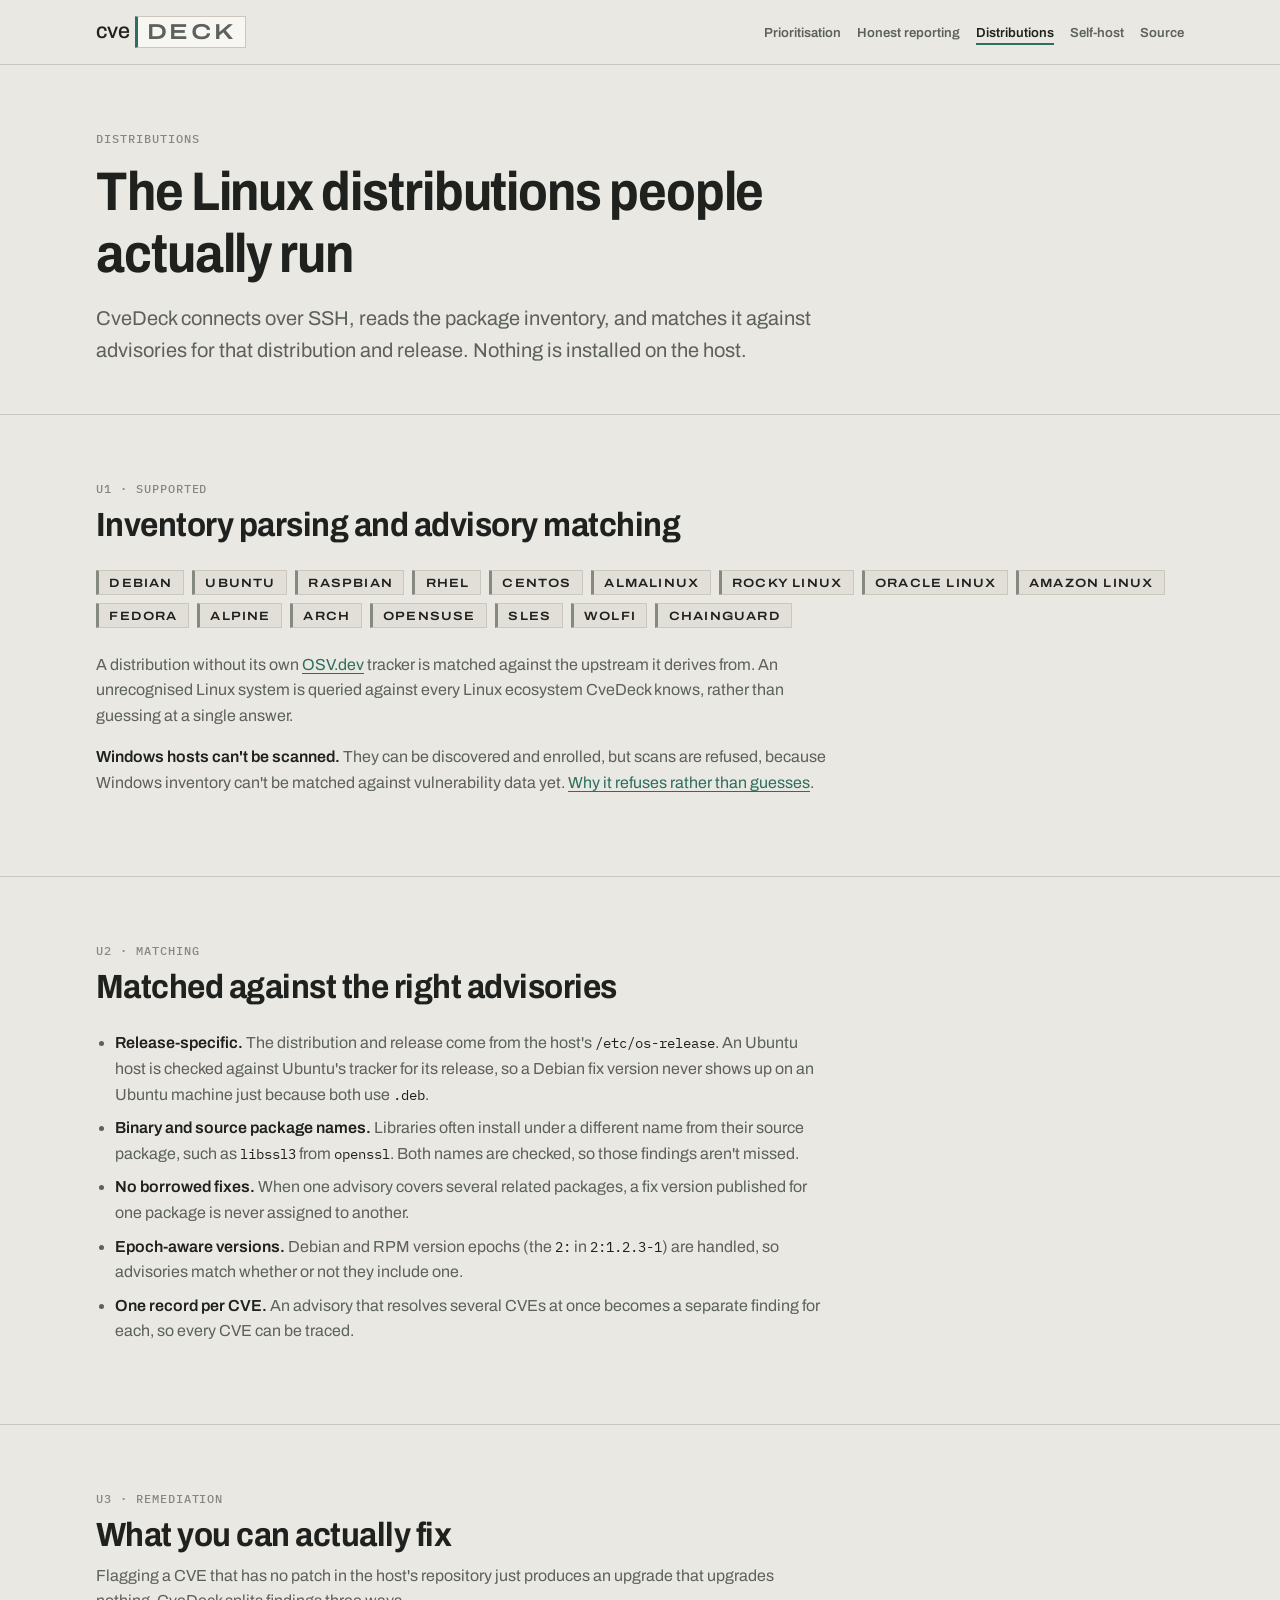
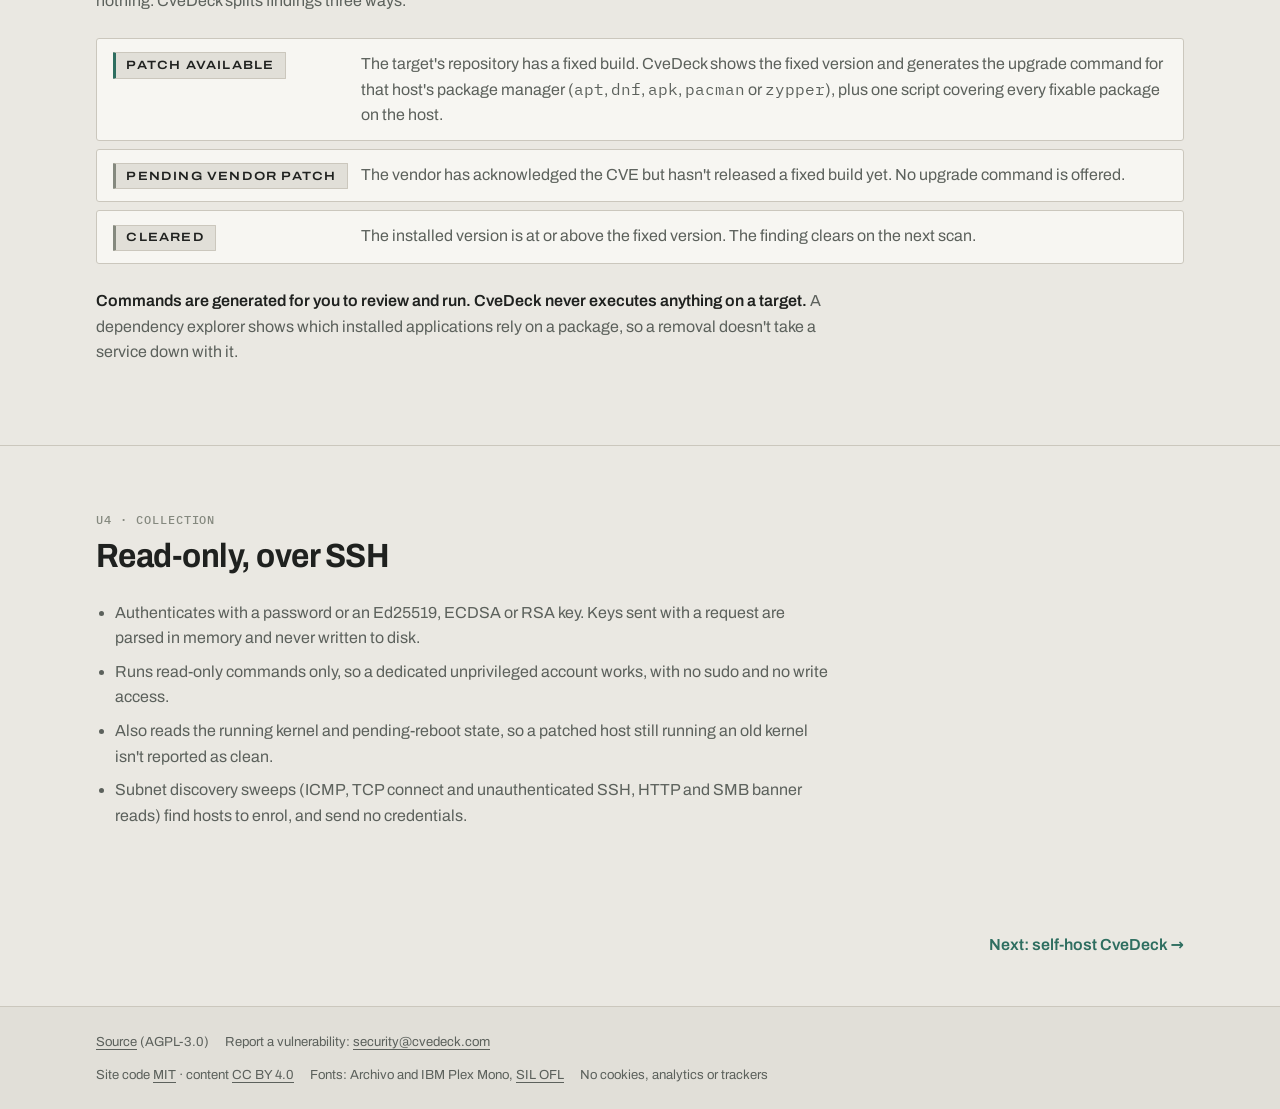
==== distributions/index.html @ 85deaba5 "Initial site for cvedeck.com Static HTML and CSS with no build step and no JavaScript, served by Git" ====
<!doctype html>
<html lang="en">
<head>
  <meta charset="utf-8">
  <meta name="viewport" content="width=device-width, initial-scale=1">
  <meta http-equiv="Content-Security-Policy" content="default-src 'none'; style-src 'self'; font-src 'self'; img-src 'self'; base-uri 'none'; form-action 'none'">
  <meta name="referrer" content="no-referrer">
  <meta name="color-scheme" content="dark light">
  <title>Agentless CVE scanning for Debian, Ubuntu, RHEL, Alpine and more · CveDeck</title>
  <meta name="description" content="Linux distributions CveDeck scans over SSH, how inventory is matched against each distribution's own advisories, and how fixable, pending and cleared findings are separated.">
  <link rel="canonical" href="https://cvedeck.com/distributions/">
  <meta property="og:type" content="article">
  <meta property="og:site_name" content="CveDeck">
  <meta property="og:title" content="Agentless CVE scanning for Debian, Ubuntu, RHEL, Alpine and more">
  <meta property="og:description" content="Supported Linux distributions, and how CveDeck matches each against its own advisories.">
  <meta property="og:url" content="https://cvedeck.com/distributions/">
  <meta property="og:image" content="https://cvedeck.com/assets/img/og.png">
  <meta property="og:image:width" content="1200">
  <meta property="og:image:height" content="630">
  <meta property="og:image:alt" content="The CveDeck fleet overview in demo mode, showing a fictional fleet.">
  <meta name="twitter:card" content="summary_large_image">
  <link rel="icon" href="/favicon.svg" type="image/svg+xml">
  <link rel="preload" href="/assets/fonts/archivo-var-latin.woff2" as="font" type="font/woff2" crossorigin>
  <link rel="stylesheet" href="/assets/site.css">
</head>
<body>
  <a class="skip" href="#main">Skip to content</a>

  <header class="site-header">
    <div class="wrap">
      <a class="wordmark" href="/" aria-label="CveDeck home">
        <span class="wordmark-cve">cve</span><span class="wordmark-deck">DECK</span>
      </a>
      <nav class="site-nav" aria-label="Main">
        <ul>
          <li><a href="/prioritisation/">Prioritisation</a></li>
          <li><a href="/honest-reporting/">Honest reporting</a></li>
          <li><a href="/distributions/" aria-current="page">Distributions</a></li>
          <li><a href="/self-host/">Self-host</a></li>
          <li><a href="https://github.com/reprodev/cvedeck">Source</a></li>
        </ul>
      </nav>
    </div>
  </header>

  <main id="main">
    <section class="page-head wrap" aria-labelledby="page-title">
      <p class="eyebrow">Distributions</p>
      <h1 id="page-title">The Linux distributions people actually run</h1>
      <p class="hero-sub">
        CveDeck connects over SSH, reads the package inventory, and matches it against advisories for that
        distribution and release. Nothing is installed on the host.
      </p>
    </section>

    <section class="unit" id="supported" aria-labelledby="supported-title">
      <div class="wrap unit-body">
        <div class="unit-head">
          <span class="unit-no">U1 · Supported</span>
          <h2 id="supported-title">Inventory parsing and advisory matching</h2>
        </div>

        <ul class="stamp-list" aria-label="Supported distributions">
          <li><span class="stamp">Debian</span></li>
          <li><span class="stamp">Ubuntu</span></li>
          <li><span class="stamp">Raspbian</span></li>
          <li><span class="stamp">RHEL</span></li>
          <li><span class="stamp">CentOS</span></li>
          <li><span class="stamp">AlmaLinux</span></li>
          <li><span class="stamp">Rocky Linux</span></li>
          <li><span class="stamp">Oracle Linux</span></li>
          <li><span class="stamp">Amazon Linux</span></li>
          <li><span class="stamp">Fedora</span></li>
          <li><span class="stamp">Alpine</span></li>
          <li><span class="stamp">Arch</span></li>
          <li><span class="stamp">openSUSE</span></li>
          <li><span class="stamp">SLES</span></li>
          <li><span class="stamp">Wolfi</span></li>
          <li><span class="stamp">Chainguard</span></li>
        </ul>

        <div class="prose">
          <p>A distribution without its own <a href="https://osv.dev">OSV.dev</a> tracker is matched against the
            upstream it derives from. An unrecognised Linux system is queried against every Linux ecosystem CveDeck
            knows, rather than guessing at a single answer.</p>
          <p><strong>Windows hosts can't be scanned.</strong> They can be discovered and enrolled, but scans are
            refused, because Windows inventory can't be matched against vulnerability data yet.
            <a href="/honest-reporting/#windows">Why it refuses rather than guesses</a>.</p>
        </div>
      </div>
    </section>

    <section class="unit" id="matching" aria-labelledby="matching-title">
      <div class="wrap">
        <div class="unit-head">
          <span class="unit-no">U2 · Matching</span>
          <h2 id="matching-title">Matched against the right advisories</h2>
        </div>
        <div class="prose">
          <ul>
            <li><strong>Release-specific.</strong> The distribution and release come from the host's
              <code>/etc/os-release</code>. An Ubuntu host is checked against Ubuntu's tracker for its release, so a
              Debian fix version never shows up on an Ubuntu machine just because both use <code>.deb</code>.</li>
            <li><strong>Binary and source package names.</strong> Libraries often install under a different name
              from their source package, such as <code>libssl3</code> from <code>openssl</code>. Both names are
              checked, so those findings aren't missed.</li>
            <li><strong>No borrowed fixes.</strong> When one advisory covers several related packages, a fix version
              published for one package is never assigned to another.</li>
            <li><strong>Epoch-aware versions.</strong> Debian and RPM version epochs (the <code>2:</code> in
              <code>2:1.2.3-1</code>) are handled, so advisories match whether or not they include one.</li>
            <li><strong>One record per CVE.</strong> An advisory that resolves several CVEs at once becomes a
              separate finding for each, so every CVE can be traced.</li>
          </ul>
        </div>
      </div>
    </section>

    <section class="unit" id="fixable" aria-labelledby="fixable-title">
      <div class="wrap unit-body">
        <div class="unit-head">
          <span class="unit-no">U3 · Remediation</span>
          <h2 id="fixable-title">What you can actually fix</h2>
          <p class="lede">Flagging a CVE that has no patch in the host's repository just produces an upgrade that
            upgrades nothing. CveDeck splits findings three ways.</p>
        </div>

        <ul class="records">
          <li class="record">
            <span class="stamp stamp-rank">Patch available</span>
            <p>The target's repository has a fixed build. CveDeck shows the fixed version and generates the upgrade
              command for that host's package manager (<code>apt</code>, <code>dnf</code>, <code>apk</code>,
              <code>pacman</code> or <code>zypper</code>), plus one script covering every fixable package on the host.</p>
          </li>
          <li class="record">
            <span class="stamp">Pending vendor patch</span>
            <p>The vendor has acknowledged the CVE but hasn't released a fixed build yet. No upgrade command is offered.</p>
          </li>
          <li class="record">
            <span class="stamp">Cleared</span>
            <p>The installed version is at or above the fixed version. The finding clears on the next scan.</p>
          </li>
        </ul>

        <div class="prose">
          <p><strong>Commands are generated for you to review and run. CveDeck never executes anything on a
            target.</strong> A dependency explorer shows which installed applications rely on a package, so a
            removal doesn't take a service down with it.</p>
        </div>
      </div>
    </section>

    <section class="unit" id="collector" aria-labelledby="collector-title">
      <div class="wrap">
        <div class="unit-head">
          <span class="unit-no">U4 · Collection</span>
          <h2 id="collector-title">Read-only, over SSH</h2>
        </div>
        <div class="prose">
          <ul>
            <li>Authenticates with a password or an Ed25519, ECDSA or RSA key. Keys sent with a request are parsed in
              memory and never written to disk.</li>
            <li>Runs read-only commands only, so a dedicated unprivileged account works, with no sudo and no write
              access.</li>
            <li>Also reads the running kernel and pending-reboot state, so a patched host still running an old kernel
              isn't reported as clean.</li>
            <li>Subnet discovery sweeps (ICMP, TCP connect and unauthenticated SSH, HTTP and SMB banner reads) find
              hosts to enrol, and send no credentials.</li>
          </ul>
        </div>
      </div>
    </section>

    <div class="wrap next">
      <a href="/self-host/">Next: self-host CveDeck →</a>
    </div>
  </main>

  <footer class="site-footer">
    <div class="wrap">
      <ul>
        <li><a href="https://github.com/reprodev/cvedeck">Source</a> (AGPL-3.0)</li>
        <li>Report a vulnerability: <a href="mailto:security@cvedeck.com">security@cvedeck.com</a></li>
      </ul>
      <ul>
        <li>Site code <a href="https://opensource.org/license/mit">MIT</a> · content <a href="https://creativecommons.org/licenses/by/4.0/">CC BY 4.0</a></li>
        <li>Fonts: Archivo and IBM Plex Mono, <a href="/assets/fonts/OFL.txt">SIL OFL</a></li>
        <li>No cookies, analytics or trackers</li>
      </ul>
    </div>
  </footer>
</body>
</html>
---- assets/site.css ----
/* cvedeck.com -- design language "rack and label", ported from the app's
 * frontend/src/index.css. Where this and the app disagree, the app is right.
 *
 * Fonts are vendored, not fetched, for the same reason the app vendors them:
 * nothing on this site makes a request to a third party. OFL clause 2 requires
 * the licence to travel with the font files; it does, in ./fonts/OFL.txt.
 */
@font-face {
  font-family: 'Archivo';
  src: url('./fonts/archivo-var-latin.woff2') format('woff2-variations');
  font-weight: 400 700;
  font-stretch: 62% 125%;
  font-display: swap;
}
@font-face {
  font-family: 'IBM Plex Mono';
  src: url('./fonts/plexmono-400-latin.woff2') format('woff2');
  font-weight: 400; font-display: swap;
}
@font-face {
  font-family: 'IBM Plex Mono';
  src: url('./fonts/plexmono-500-latin.woff2') format('woff2');
  font-weight: 500; font-display: swap;
}
@font-face {
  font-family: 'IBM Plex Mono';
  src: url('./fonts/plexmono-600-latin.woff2') format('woff2');
  font-weight: 600; font-display: swap;
}

:root {
  /* Dark by default, light when the OS asks. No toggle: the site has no JS. */
  color-scheme: dark;

  --bg: light-dark(#EAE8E2, #141614);
  --bg-subtle: light-dark(#E1DFD8, #1B1E1C);
  --surface: light-dark(#F7F6F2, #232725);
  --surface-hover: light-dark(#EFEDE7, #2D322F);
  --surface-muted: light-dark(#E5E3DC, #1E211F);
  --border: light-dark(#CBC7BD, #3B413D);
  --border-focus: light-dark(#2E6E60, #5FB3A1);
  --text: light-dark(#1F211F, #F2F1EC);
  --text-muted: light-dark(#5C615C, #9AA09A);
  --text-dim: light-dark(#85897F, #6F756F);

  /* Verdigris carries every interactive element and appears nowhere in data. */
  --accent: light-dark(#2E6E60, #4E9A8A);
  --accent-hover: light-dark(#1F5347, #5FB3A1);
  --accent-subtle: light-dark(rgba(46, 110, 96, 0.11), rgba(78, 154, 138, 0.14));
  --accent-text: light-dark(#FFFFFF, #0E1513);

  --font-sans: 'Archivo', system-ui, -apple-system, "Segoe UI", sans-serif;
  --font-mono: 'IBM Plex Mono', ui-monospace, SFMono-Regular, monospace;

  /* Exploitation is the ONLY thing that gets red -- on this site too. */
  --exploit: light-dark(#B93B1E, #E2543A);
  --exploit-bg: light-dark(#FBE3DC, rgba(226, 84, 58, 0.16));
  --exploit-border: light-dark(#E9B4A4, rgba(226, 84, 58, 0.42));

  /* Severity: one amber hue, four depths. */
  --critical: light-dark(#7A5407, #EFC043);
  --critical-bg: light-dark(#F7EBC8, rgba(239, 192, 67, 0.15));
  --critical-border: light-dark(#DFC894, rgba(239, 192, 67, 0.40));
  --high: light-dark(#8A6A1C, #D2A63C);
  --medium: light-dark(#8A7742, #B29154);
  --low: light-dark(#857D6B, #94836A);

  --warn-bg: light-dark(#F6EBCB, #2E2712);
  --warn-text: light-dark(#6E560F, #E8C547);
  --warn-border: light-dark(#D9C68F, #6A5A24);

  --radius-sm: 2px;
  --radius: 3px;
  --radius-lg: 4px;

  --text-xs: 0.75rem;
  --text-sm: 0.82rem;
  --text-md: 0.88rem;
  --text-base: 1rem;
  --text-lg: 1.2rem;
  --text-xl: 1.45rem;

  --space-1: 0.25rem;
  --space-2: 0.5rem;
  --space-3: 0.75rem;
  --space-4: 1rem;
  --space-5: 1.5rem;
  --space-6: 2rem;
  --space-8: 3rem;

  --shadow: light-dark(0 1px 3px rgba(31, 33, 31, 0.10), 0 2px 10px rgba(0, 0, 0, 0.4));
  --wrap: 72rem;
}

@media (prefers-color-scheme: light) {
  :root { color-scheme: light; }
}

* { box-sizing: border-box; }

html { scroll-behavior: smooth; }
@media (prefers-reduced-motion: reduce) {
  html { scroll-behavior: auto; }
}

body {
  margin: 0;
  background: var(--bg);
  color: var(--text);
  font-family: var(--font-sans);
  font-size: 16px;
  line-height: 1.6;
  -webkit-font-smoothing: antialiased;
}

img { max-width: 100%; height: auto; display: block; }

a { color: var(--accent); text-underline-offset: 3px; }
a:hover { color: var(--accent-hover); }
a:focus-visible,
.btn:focus-visible {
  outline: 2px solid var(--border-focus);
  outline-offset: 2px;
  border-radius: var(--radius-sm);
}

code, pre, kbd { font-family: var(--font-mono); }

.skip {
  position: absolute; left: -9999px; top: 0;
}
.skip:focus {
  left: var(--space-4); top: var(--space-4); z-index: 10;
  background: var(--surface); padding: var(--space-2) var(--space-3);
  border: 1px solid var(--border-focus);
}

.wrap {
  max-width: var(--wrap);
  margin: 0 auto;
  padding-inline: clamp(1rem, 4vw, 2rem);
}

/* --- Header rack --------------------------------------------------------- */

.site-header {
  border-bottom: 1px solid var(--border);
  background: var(--bg);
}
.site-header .wrap {
  display: flex;
  align-items: center;
  justify-content: space-between;
  gap: var(--space-4);
  flex-wrap: wrap;
  padding-block: var(--space-4);
}

/* The wordmark echoes the app: "cve" set plain, "DECK" stamped as a label. */
.wordmark {
  display: inline-flex;
  align-items: center;
  gap: 0.35rem;
  color: var(--text);
  text-decoration: none;
  font-size: 1.35rem;
  line-height: 1;
}
.wordmark:hover { color: var(--text); }
.wordmark-cve { font-weight: 500; letter-spacing: -0.01em; }
.wordmark-deck {
  font-stretch: 125%;
  font-weight: 600;
  letter-spacing: 0.12em;
  padding: 0.3rem 0.55rem 0.25rem;
  border: 1px solid var(--border);
  border-left: 3px solid var(--accent);
  background: var(--surface);
  border-radius: 1px;
  color: var(--text-muted);
}

.site-nav ul {
  display: flex;
  flex-wrap: wrap;
  gap: var(--space-1) var(--space-4);
  margin: 0;
  padding: 0;
  list-style: none;
  font-size: var(--text-sm);
  font-weight: 600;
}
.site-nav a {
  color: var(--text-muted);
  text-decoration: none;
}
.site-nav a:hover { color: var(--text); }
.site-nav a[aria-current="page"] {
  color: var(--text);
  text-decoration: underline;
  text-decoration-color: var(--accent);
  text-decoration-thickness: 2px;
  text-underline-offset: 6px;
}

/* --- Hero ---------------------------------------------------------------- */

.hero { padding-block: clamp(2.5rem, 7vw, 5rem) var(--space-6); }

.eyebrow {
  font-family: var(--font-mono);
  font-size: var(--text-xs);
  font-weight: 500;
  text-transform: uppercase;
  letter-spacing: 0.08em;
  color: var(--text-dim);
  margin: 0 0 var(--space-3);
}

h1, h2, h3 { line-height: 1.15; margin: 0; }

h1 {
  font-size: clamp(2rem, 5.2vw, 3.4rem);
  font-weight: 700;
  font-stretch: 88%;
  letter-spacing: -0.02em;
  max-width: 22ch;
}
.hero-sub {
  font-size: clamp(1.05rem, 2vw, 1.25rem);
  color: var(--text-muted);
  max-width: 46rem;
  margin: var(--space-4) 0 var(--space-5);
}

.actions {
  display: flex;
  flex-wrap: wrap;
  gap: var(--space-3);
}
.btn {
  display: inline-flex;
  align-items: center;
  gap: 0.4rem;
  font-size: var(--text-md);
  font-weight: 600;
  padding: 0.6rem 1.1rem;
  border: 1px solid var(--accent);
  border-radius: var(--radius);
  background: var(--accent);
  color: var(--accent-text);
  text-decoration: none;
}
.btn:hover { color: var(--accent-text); filter: brightness(1.1); }
.btn-secondary {
  background: var(--bg-subtle);
  border-color: var(--border);
  color: var(--text);
}
.btn-secondary:hover { color: var(--text); border-color: var(--border-focus); filter: none; }

/* Screenshots sit in a bezel so they read as equipment, not as the page. */
.shot {
  margin: var(--space-6) 0 0;
}
.shot-frame {
  border: 1px solid var(--border);
  border-radius: var(--radius-lg);
  background: var(--surface-muted);
  padding: 6px;
  box-shadow: var(--shadow);
  overflow: hidden;
}
.shot-frame img { border-radius: var(--radius-sm); width: 100%; }
.shot figcaption {
  font-size: var(--text-xs);
  color: var(--text-dim);
  margin-top: var(--space-2);
}

/* --- Rack units (sections) ------------------------------------------------ */

.unit {
  border-top: 1px solid var(--border);
  padding-block: clamp(2.5rem, 6vw, 4rem);
}
.unit-head {
  display: grid;
  gap: var(--space-2);
  margin-bottom: var(--space-5);
}
.unit-no {
  font-family: var(--font-mono);
  font-size: var(--text-xs);
  font-weight: 500;
  letter-spacing: 0.08em;
  text-transform: uppercase;
  color: var(--text-dim);
}
h2 {
  font-size: clamp(1.5rem, 3.2vw, 2.1rem);
  font-weight: 700;
  font-stretch: 92%;
  letter-spacing: -0.015em;
}
.lede {
  color: var(--text-muted);
  max-width: 44rem;
  margin: 0;
}

/* --- Tag records ---------------------------------------------------------- */

.records {
  display: grid;
  gap: var(--space-2);
  margin: 0;
  padding: 0;
  list-style: none;
}

.record {
  display: grid;
  grid-template-columns: minmax(10rem, 14rem) 1fr;
  gap: var(--space-2) var(--space-5);
  align-items: baseline;
  background: var(--surface);
  border: 1px solid var(--border);
  border-radius: var(--radius);
  padding: var(--space-3) var(--space-4);
}
.record p { margin: 0; color: var(--text-muted); }
.record strong { color: var(--text); font-weight: 600; }

@media (max-width: 640px) {
  .record { grid-template-columns: 1fr; }
}

/* The stamped label: the hostname treatment from mockup C, used for labels and
   hostnames only -- never for buttons -- so it doesn't turn twee. */
.stamp {
  justify-self: start;
  font-family: var(--font-sans);
  font-stretch: 118%;
  font-weight: 600;
  font-size: var(--text-xs);
  letter-spacing: 0.10em;
  text-transform: uppercase;
  line-height: 1.3;
  white-space: nowrap;
  padding: 0.3rem 0.65rem 0.25rem;
  border: 1px solid var(--border);
  border-left: 3px solid var(--text-dim);
  background: var(--bg-subtle);
  border-radius: 1px;
  color: var(--text);
}
.stamp-rank { border-left-color: var(--accent); }

/* Red is for exploitation alone. */
.stamp-exploit {
  border-left-color: var(--exploit);
  color: var(--exploit);
  border-color: var(--exploit-border);
  background: var(--exploit-bg);
}
.stamp-severity {
  border-left-color: var(--critical);
  color: var(--critical);
  border-color: var(--critical-border);
  background: var(--critical-bg);
}
.stamp-warn {
  border-left-color: var(--warn-border);
  color: var(--warn-text);
  border-color: var(--warn-border);
  background: var(--warn-bg);
}
/* Unknown is the quietest: the absence of a claim must not read as reassurance. */
.stamp-unknown {
  color: var(--text-dim);
  border-left-color: var(--border);
  border-style: dashed;
  border-left-style: solid;
}

.rank-no {
  font-family: var(--font-mono);
  color: var(--text-dim);
  margin-right: 0.4rem;
}

.note {
  font-size: var(--text-sm);
  color: var(--text-muted);
  max-width: 44rem;
  margin: var(--space-4) 0 0;
}

/* --- Scope ---------------------------------------------------------------- */

.split {
  display: grid;
  grid-template-columns: repeat(auto-fit, minmax(min(100%, 20rem), 1fr));
  gap: var(--space-3);
}
.panel {
  background: var(--surface);
  border: 1px solid var(--border);
  border-radius: var(--radius);
  padding: var(--space-4) var(--space-5);
}
.panel h3 {
  font-size: var(--text-base);
  font-weight: 600;
  margin-bottom: var(--space-2);
  display: flex;
  align-items: center;
  gap: var(--space-2);
  flex-wrap: wrap;
}
.panel p, .panel ul { margin: 0; color: var(--text-muted); }
.panel ul { padding-left: 1.1rem; }
.panel li + li { margin-top: var(--space-1); }
.panel code { font-size: 0.92em; color: var(--text); }
.panel .panel-gap { margin-top: var(--space-6); }
.panel .code + p, .panel p + .code { margin-top: var(--space-3); }

/* --- Code ----------------------------------------------------------------- */

.code {
  position: relative;
  background: var(--bg-subtle);
  border: 1px solid var(--border);
  border-left: 3px solid var(--accent);
  border-radius: var(--radius);
  margin: var(--space-4) 0 0;
  overflow-x: auto;
}
.code pre {
  margin: 0;
  padding: var(--space-4) var(--space-5);
  font-size: var(--text-sm);
  line-height: 1.7;
  color: var(--text);
}
.code .c { color: var(--text-dim); }

/* --- Footer --------------------------------------------------------------- */

.site-footer {
  border-top: 1px solid var(--border);
  background: var(--bg-subtle);
  font-size: var(--text-sm);
  color: var(--text-muted);
}
.site-footer .wrap {
  display: flex;
  flex-wrap: wrap;
  justify-content: space-between;
  gap: var(--space-3) var(--space-6);
  padding-block: var(--space-5);
}
.site-footer ul {
  display: flex;
  flex-wrap: wrap;
  gap: var(--space-1) var(--space-4);
  margin: 0;
  padding: 0;
  list-style: none;
}
.site-footer a { color: var(--text-muted); }
.site-footer a:hover { color: var(--text); }

/* --- Inner pages ------------------------------------------------------------ */

.page-head { padding-block: clamp(2.5rem, 6vw, 4rem) var(--space-5); }
.page-head h1 { max-width: 26ch; }

/* Long-form text inside a rack unit. */
.prose { max-width: 46rem; }
.prose > * + * { margin-top: var(--space-4); }
.prose p, .prose li { color: var(--text-muted); }
.prose strong { color: var(--text); font-weight: 600; }
.prose ul, .prose ol { padding-left: 1.2rem; }
.prose li + li { margin-top: var(--space-2); }
.prose h3 {
  font-size: var(--text-lg);
  font-weight: 600;
  color: var(--text);
  margin-top: var(--space-6);
}
.prose code { font-size: 0.9em; color: var(--text); }

.unit-body > * + * { margin-top: var(--space-5); }

/* A plain data table: meanings, variables. Scrolls inside itself when narrow. */
.table-wrap {
  overflow-x: auto;
  border: 1px solid var(--border);
  border-radius: var(--radius);
  background: var(--surface);
}
.table-wrap table {
  width: 100%;
  border-collapse: collapse;
  font-size: var(--text-md);
}
.table-wrap th,
.table-wrap td {
  text-align: left;
  vertical-align: top;
  padding: var(--space-3) var(--space-4);
  border-bottom: 1px solid var(--border);
}
.table-wrap th {
  font-size: var(--text-xs);
  font-weight: 600;
  text-transform: uppercase;
  letter-spacing: 0.06em;
  color: var(--text-muted);
  background: var(--bg-subtle);
  white-space: nowrap;
}
.table-wrap td { color: var(--text-muted); }
.table-wrap td:first-child { color: var(--text); white-space: nowrap; }
.table-wrap tr:last-child td { border-bottom: 0; }

/* Distribution labels. */
.stamp-list {
  display: flex;
  flex-wrap: wrap;
  gap: var(--space-2);
  margin: 0;
  padding: 0;
  list-style: none;
}

/* Home: one card per inner page. */
.cards {
  display: grid;
  grid-template-columns: repeat(auto-fit, minmax(min(100%, 16rem), 1fr));
  gap: var(--space-3);
  margin: 0;
  padding: 0;
  list-style: none;
}
.card-link {
  display: flex;
  flex-direction: column;
  gap: var(--space-2);
  height: 100%;
  padding: var(--space-4) var(--space-5);
  background: var(--surface);
  border: 1px solid var(--border);
  border-radius: var(--radius);
  color: var(--text-muted);
  text-decoration: none;
}
.card-link:hover { border-color: var(--border-focus); background: var(--surface-hover); color: var(--text-muted); }
.card-link:focus-visible { outline: 2px solid var(--border-focus); outline-offset: 2px; }
.card-link h3 { font-size: var(--text-base); font-weight: 600; color: var(--text); }
.card-link .stamp { align-self: flex-start; max-width: 100%; margin-bottom: var(--space-1); }
.card-more { margin-top: auto; color: var(--accent); font-weight: 600; font-size: var(--text-sm); }

/* Bottom-of-page link to the next page in the reading order. */
.next {
  display: flex;
  justify-content: flex-end;
  padding-block: var(--space-5) var(--space-8);
}
.next a {
  font-weight: 600;
  text-decoration: none;
}
.next a:hover { text-decoration: underline; }

/* --- 404 ------------------------------------------------------------------ */

.notfound {
  padding-block: clamp(4rem, 12vw, 8rem);
}
.notfound .stamp { font-size: var(--text-sm); display: inline-block; margin-bottom: var(--space-4); }
.notfound p { color: var(--text-muted); margin: var(--space-4) 0 var(--space-5); }
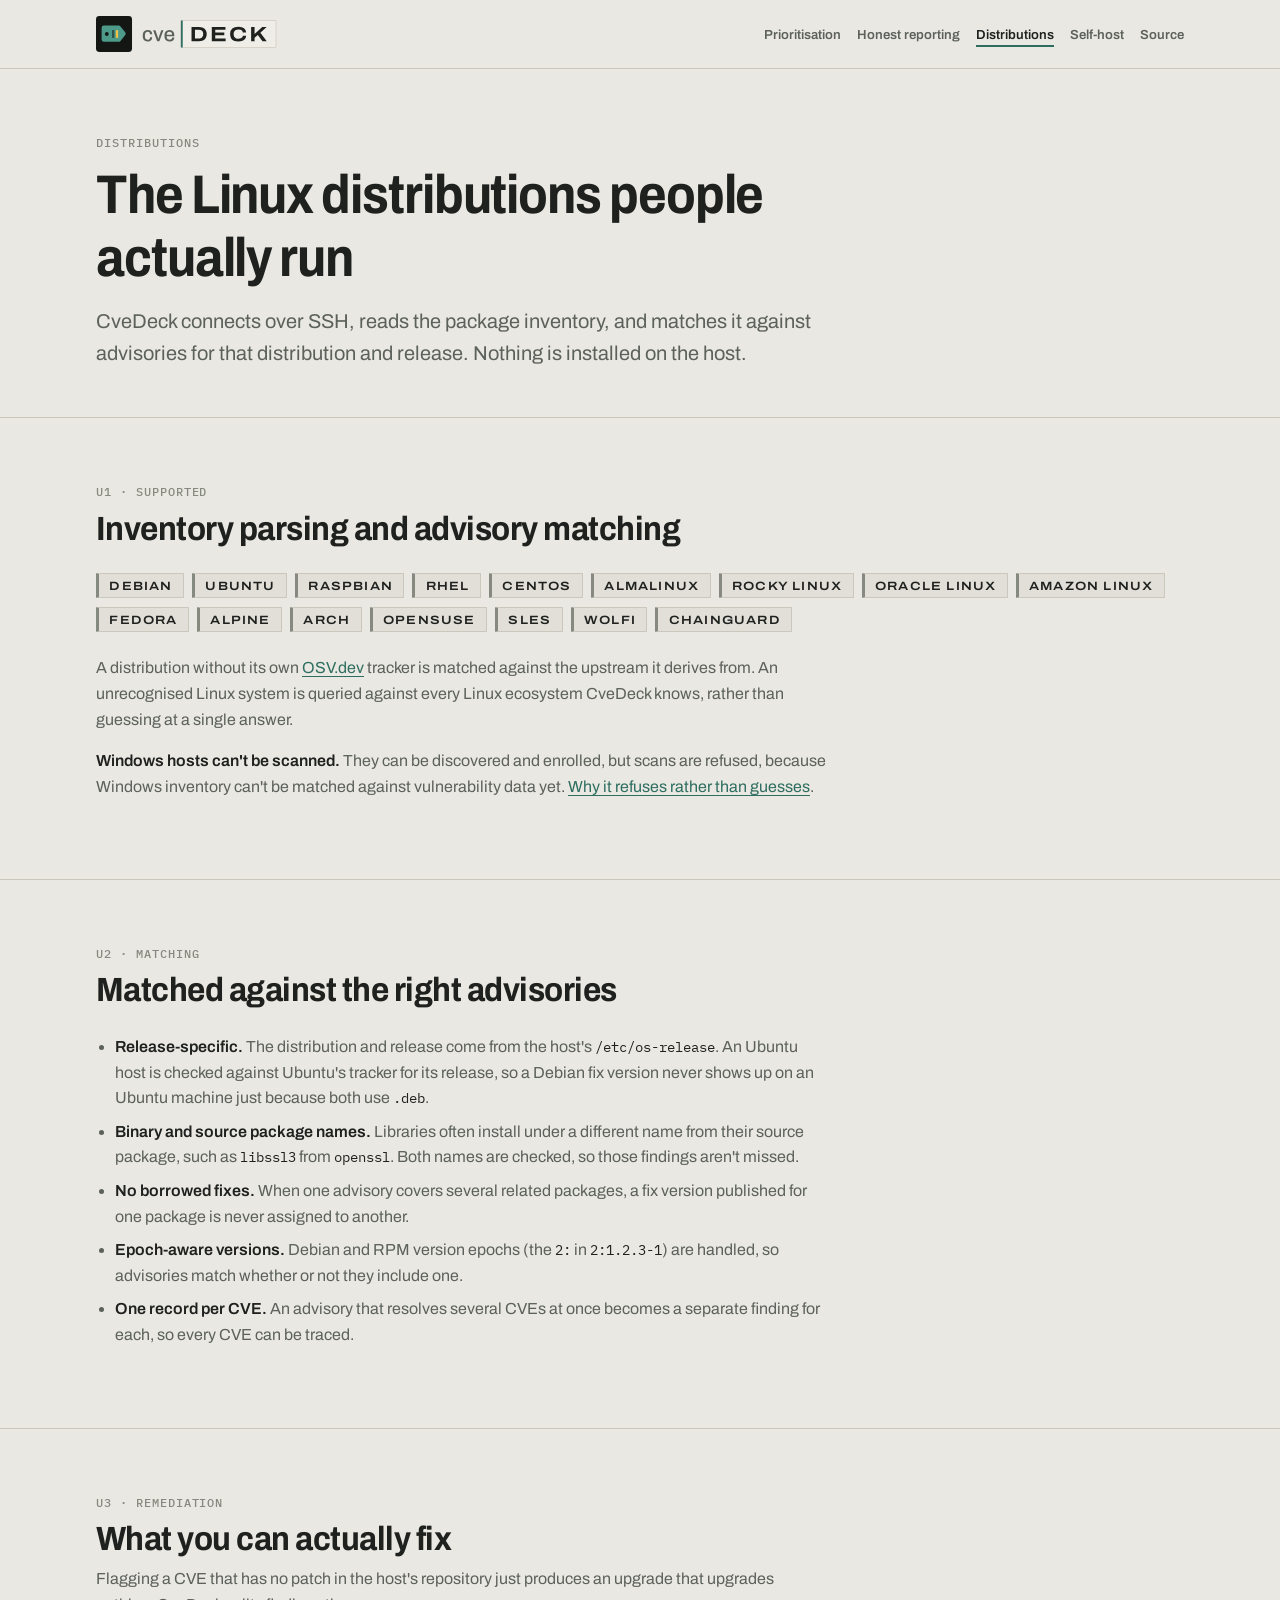
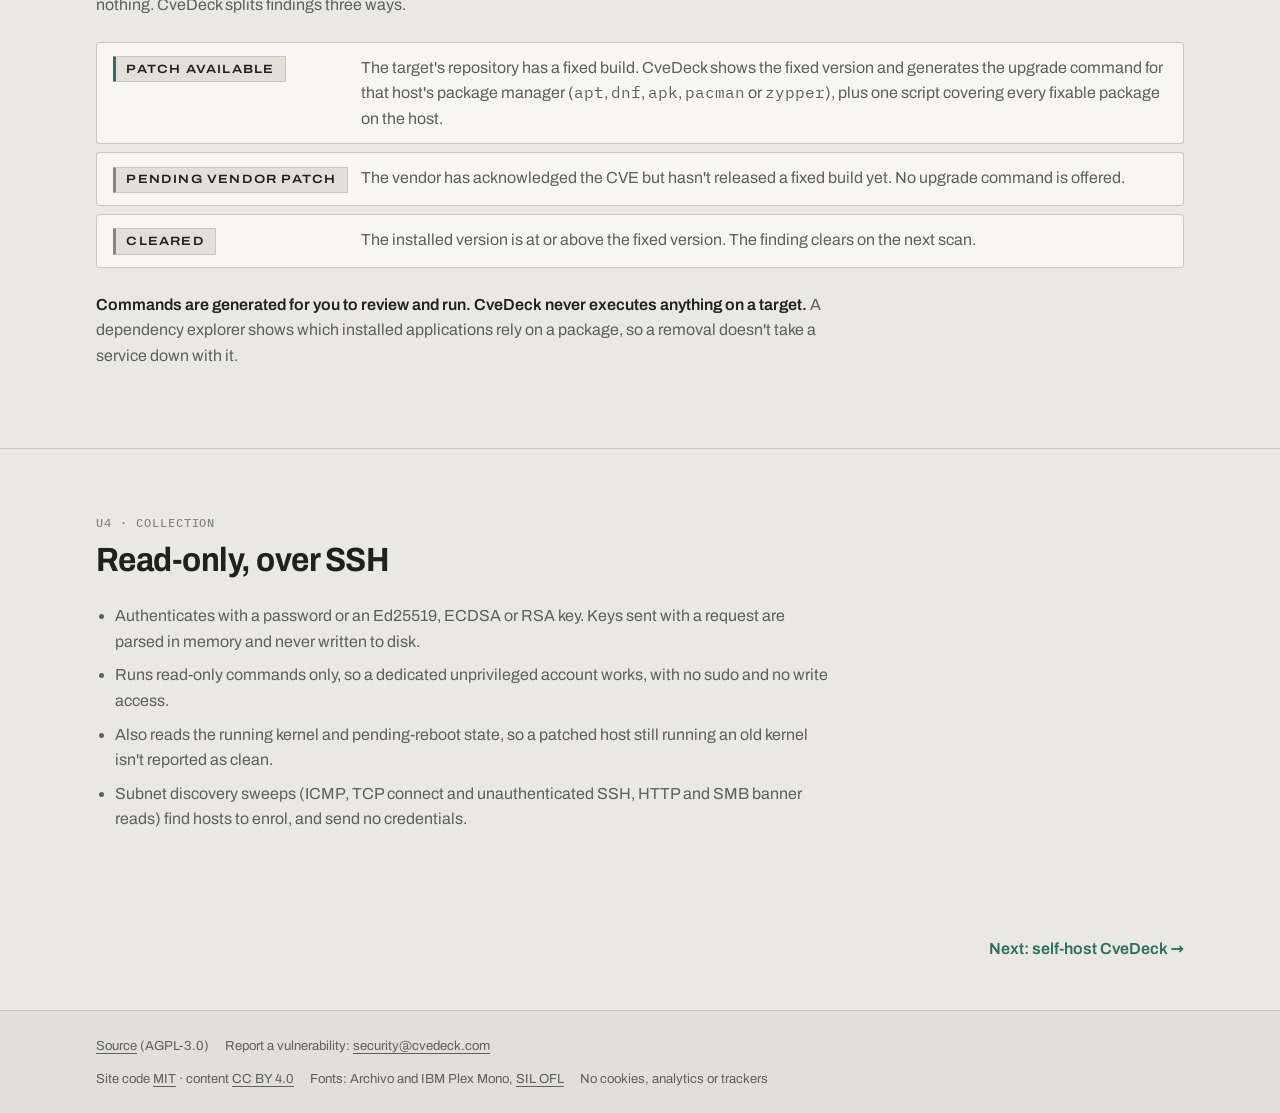
==== commit 4f64affc: "Update the site for CveDeck 0.7.1 0.7.0 built login into the app and 0.7.1 published the container i" ====
--- a/distributions/index.html
+++ b/distributions/index.html
@@ -28,8 +28,11 @@
 
   <header class="site-header">
     <div class="wrap">
-      <a class="wordmark" href="/" aria-label="CveDeck home">
-        <span class="wordmark-cve">cve</span><span class="wordmark-deck">DECK</span>
+      <a class="wordmark" href="/">
+        <picture>
+          <source srcset="/assets/img/logo-light.svg" media="(prefers-color-scheme: light)">
+          <img src="/assets/img/logo-dark.svg" alt="CveDeck home" width="181" height="36">
+        </picture>
       </a>
       <nav class="site-nav" aria-label="Main">
         <ul>
--- a/assets/site.css
+++ b/assets/site.css
@@ -156,28 +156,17 @@
   padding-block: var(--space-4);
 }
 
-/* The wordmark echoes the app: "cve" set plain, "DECK" stamped as a label. */
+/* The app's logo (assets/img/logo-*.svg, copied from the app repo's
+   docs/assets/): the icon tile, "cve", and "DECK" stamped as a label. The light
+   and dark files swap with the OS theme through <picture>. */
 .wordmark {
   display: inline-flex;
   align-items: center;
-  gap: 0.35rem;
-  color: var(--text);
-  text-decoration: none;
-  font-size: 1.35rem;
-  line-height: 1;
-}
-.wordmark:hover { color: var(--text); }
-.wordmark-cve { font-weight: 500; letter-spacing: -0.01em; }
-.wordmark-deck {
-  font-stretch: 125%;
-  font-weight: 600;
-  letter-spacing: 0.12em;
-  padding: 0.3rem 0.55rem 0.25rem;
-  border: 1px solid var(--border);
-  border-left: 3px solid var(--accent);
-  background: var(--surface);
-  border-radius: 1px;
-  color: var(--text-muted);
+  line-height: 0;
+}
+.wordmark img {
+  height: 36px;
+  width: auto;
 }
 
 .site-nav ul {
@@ -428,6 +417,8 @@
 
 /* --- Code ----------------------------------------------------------------- */
 
+/* The wrapper doesn't scroll; the <pre> inside it does. That keeps the copy
+   button pinned to the corner instead of scrolling away with long lines. */
 .code {
   position: relative;
   background: var(--bg-subtle);
@@ -435,16 +426,63 @@
   border-left: 3px solid var(--accent);
   border-radius: var(--radius);
   margin: var(--space-4) 0 0;
+}
+.code pre {
+  margin: 0;
+  padding: var(--space-4) var(--space-5);
   overflow-x: auto;
-}
-.code pre {
-  margin: 0;
-  padding: var(--space-4) var(--space-5);
   font-size: var(--text-sm);
   line-height: 1.7;
   color: var(--text);
 }
 .code .c { color: var(--text-dim); }
+.code.has-copy pre { padding-right: 5.5rem; }
+.note + .code { margin-top: var(--space-2); }
+
+/* Added by assets/copy.js, so it only exists when it can work. */
+.copy-btn {
+  position: absolute;
+  top: var(--space-2);
+  right: var(--space-2);
+  min-height: 2rem;
+  padding: 0.25rem 0.7rem;
+  font: inherit;
+  font-size: var(--text-xs);
+  font-weight: 600;
+  letter-spacing: 0.02em;
+  color: var(--text-muted);
+  background: var(--surface);
+  border: 1px solid var(--border);
+  border-radius: var(--radius-sm);
+  cursor: pointer;
+}
+.copy-btn:hover { color: var(--text); border-color: var(--border-focus); }
+.copy-btn:focus-visible { outline: 2px solid var(--border-focus); outline-offset: 2px; }
+.copy-btn[data-state="copied"] {
+  color: var(--accent-text);
+  background: var(--accent);
+  border-color: var(--accent);
+}
+.copy-btn[data-state="manual"] { color: var(--text); border-color: var(--border-focus); }
+
+/* On narrow screens long lines scroll sideways underneath the button, so give
+   the button its own strip above the code instead of overlapping it. Scoped
+   to .has-copy so blocks without a button (no JavaScript) keep normal padding. */
+@media (max-width: 640px) {
+  .code.has-copy pre { padding: 2.9rem var(--space-4) var(--space-4); }
+}
+
+.visually-hidden {
+  position: absolute;
+  width: 1px;
+  height: 1px;
+  padding: 0;
+  margin: -1px;
+  overflow: hidden;
+  clip: rect(0, 0, 0, 0);
+  white-space: nowrap;
+  border: 0;
+}
 
 /* --- Footer --------------------------------------------------------------- */
 
